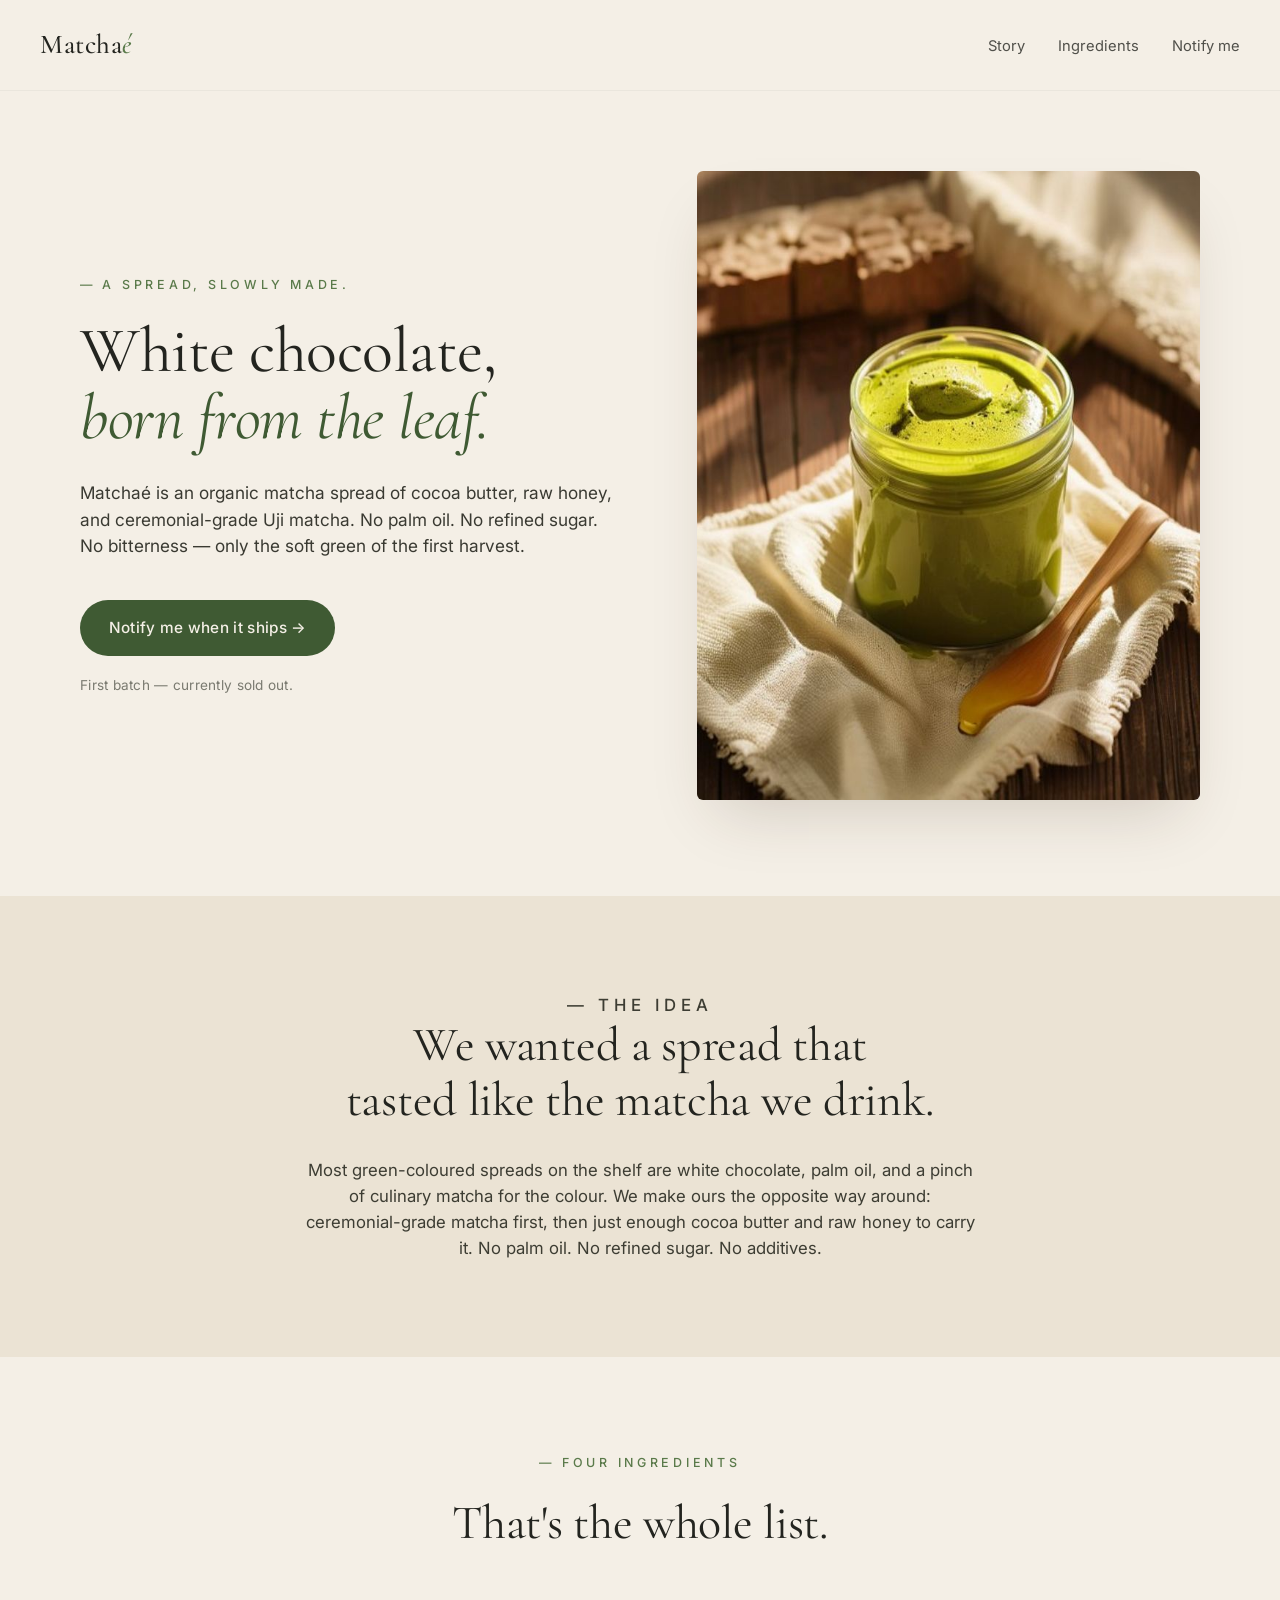
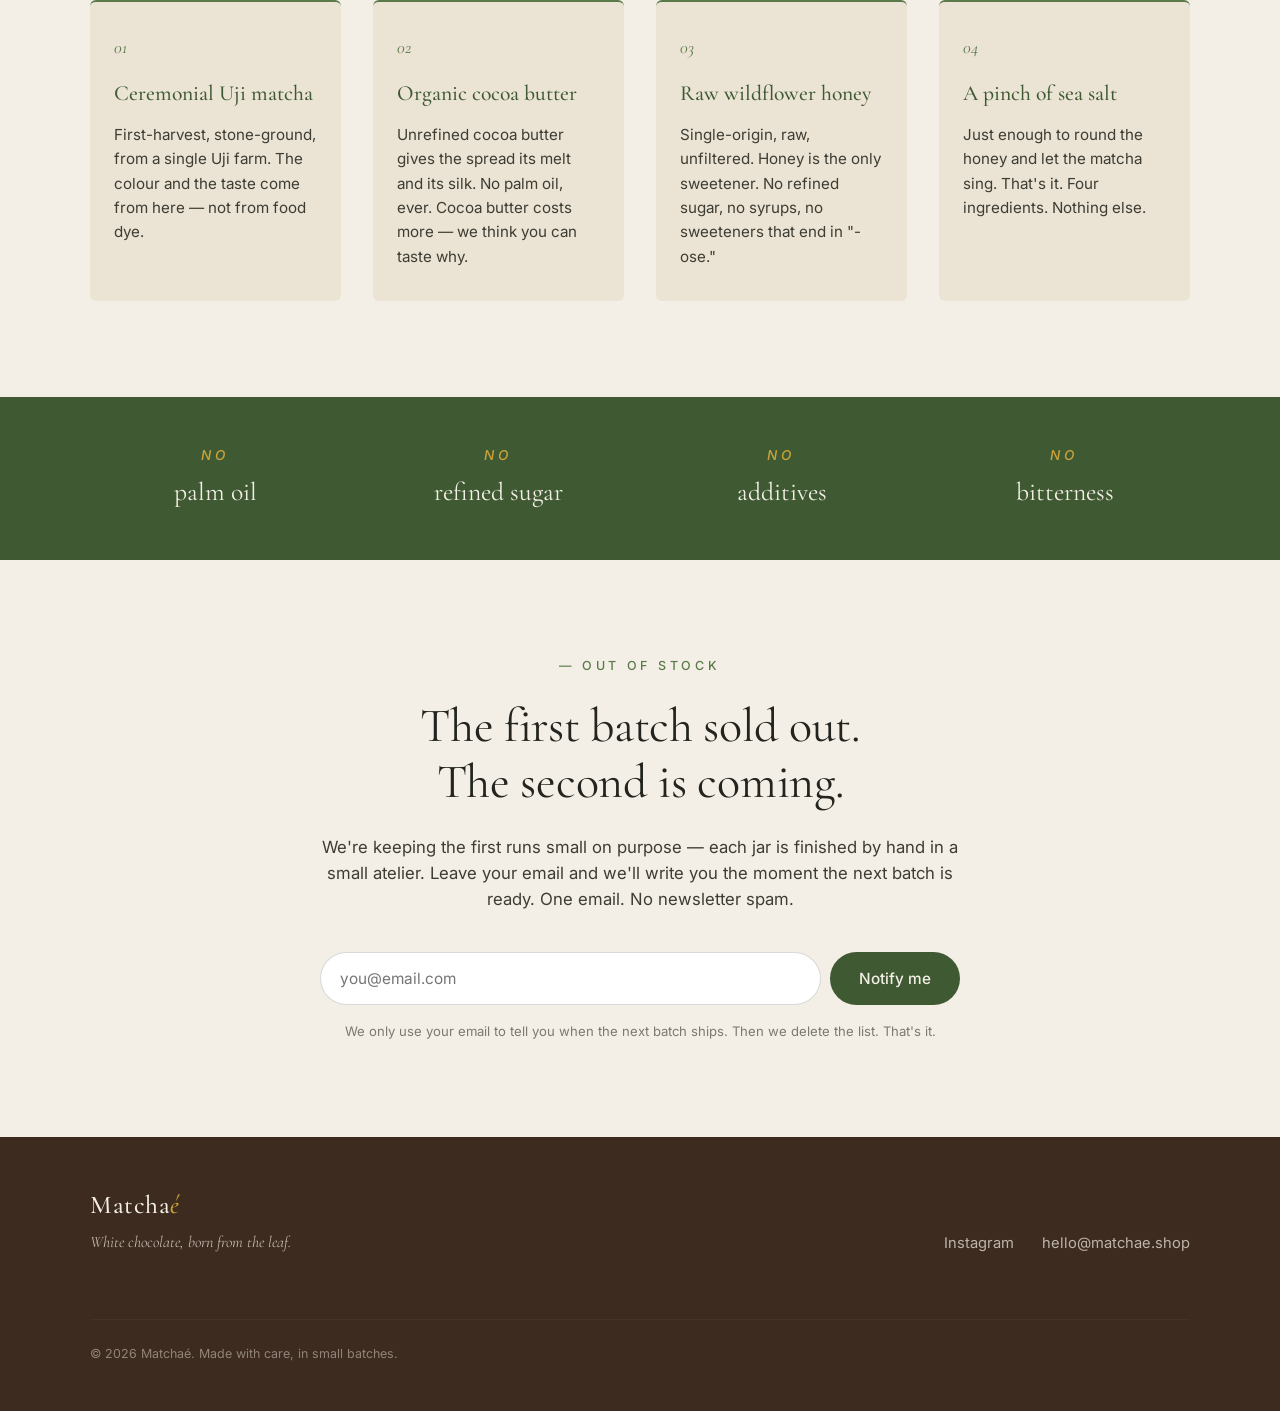
==== index.html @ 5fdb91d6 "Initial Matchaé landing page — out-of-stock + email capture, strategy doc, image generation script" ====
<!doctype html>
<html lang="en">
<head>
<meta charset="utf-8">
<meta name="viewport" content="width=device-width,initial-scale=1">
<title>Matchaé — white chocolate, born from the leaf</title>
<meta name="description" content="Matchaé is an organic matcha spread made with cocoa butter, raw honey, and ceremonial-grade Uji matcha. No palm oil. No refined sugar. No bitterness.">
<meta property="og:title" content="Matchaé — white chocolate, born from the leaf">
<meta property="og:description" content="An organic matcha spread that tastes like white chocolate. Cocoa butter, raw honey, ceremonial Uji matcha. No palm oil, no refined sugar, no bitterness.">
<meta property="og:type" content="website">
<meta property="og:image" content="img/hero-jar.jpg">
<meta name="twitter:card" content="summary_large_image">
<link rel="preconnect" href="https://fonts.googleapis.com">
<link rel="preconnect" href="https://fonts.gstatic.com" crossorigin>
<link rel="stylesheet" href="https://fonts.googleapis.com/css2?family=Cormorant+Garamond:wght@300;400;500&family=Inter:wght@300;400;500;600&display=swap">
<link rel="stylesheet" href="style.css">
<link rel="icon" type="image/svg+xml" href="favicon.svg">
</head>
<body>

<header class="nav">
  <a class="brand" href="/">Matcha<span class="accent">é</span></a>
  <nav>
    <a href="#story">Story</a>
    <a href="#ingredients">Ingredients</a>
    <a href="#notify">Notify me</a>
  </nav>
</header>

<section class="hero">
  <div class="hero-text">
    <p class="eyebrow">— A spread, slowly made.</p>
    <h1>White chocolate,<br><em>born from the leaf.</em></h1>
    <p class="lede">Matchaé is an organic matcha spread of cocoa butter, raw honey, and ceremonial-grade Uji matcha. No palm oil. No refined sugar. No bitterness — only the soft green of the first harvest.</p>
    <a class="cta" href="#notify">Notify me when it ships →</a>
    <p class="stockline">First batch — currently sold out.</p>
  </div>
  <div class="hero-image">
    <img src="img/hero-jar.jpg" alt="An open jar of Matchaé matcha spread, soft green, on a cream cloth.">
  </div>
</section>

<section id="story" class="story">
  <div class="story-inner">
    <p class="eyebrow centered">— The idea</p>
    <h2>We wanted a spread that<br>tasted like the matcha we drink.</h2>
    <p>Most green-coloured spreads on the shelf are white chocolate, palm oil, and a pinch of culinary matcha for the colour. We make ours the opposite way around: ceremonial-grade matcha first, then just enough cocoa butter and raw honey to carry it. No palm oil. No refined sugar. No additives.</p>
  </div>
</section>

<section id="ingredients" class="ingredients">
  <div class="ingredients-inner">
    <p class="eyebrow centered">— Four ingredients</p>
    <h2>That's the whole list.</h2>
    <div class="ing-grid">
      <div class="ing">
        <div class="ing-num">01</div>
        <h3>Ceremonial Uji matcha</h3>
        <p>First-harvest, stone-ground, from a single Uji farm. The colour and the taste come from here — not from food dye.</p>
      </div>
      <div class="ing">
        <div class="ing-num">02</div>
        <h3>Organic cocoa butter</h3>
        <p>Unrefined cocoa butter gives the spread its melt and its silk. No palm oil, ever. Cocoa butter costs more — we think you can taste why.</p>
      </div>
      <div class="ing">
        <div class="ing-num">03</div>
        <h3>Raw wildflower honey</h3>
        <p>Single-origin, raw, unfiltered. Honey is the only sweetener. No refined sugar, no syrups, no sweeteners that end in "-ose."</p>
      </div>
      <div class="ing">
        <div class="ing-num">04</div>
        <h3>A pinch of sea salt</h3>
        <p>Just enough to round the honey and let the matcha sing. That's it. Four ingredients. Nothing else.</p>
      </div>
    </div>
  </div>
</section>

<section class="callouts">
  <div class="callouts-inner">
    <div class="callout"><span>No</span> palm oil</div>
    <div class="callout"><span>No</span> refined sugar</div>
    <div class="callout"><span>No</span> additives</div>
    <div class="callout"><span>No</span> bitterness</div>
  </div>
</section>

<section id="notify" class="notify">
  <div class="notify-inner">
    <p class="eyebrow centered">— Out of stock</p>
    <h2>The first batch sold out.<br>The second is coming.</h2>
    <p class="notify-lede">We're keeping the first runs small on purpose — each jar is finished by hand in a small atelier. Leave your email and we'll write you the moment the next batch is ready. One email. No newsletter spam.</p>

    <form id="notify-form" action="https://formsubmit.co/jeremy@redstone.ee" method="POST" class="notify-form">
      <input type="hidden" name="_subject" value="Matchaé — new stock notification signup">
      <input type="hidden" name="_template" value="table">
      <input type="hidden" name="_captcha" value="false">
      <input type="hidden" name="_next" value="https://jeremycochoy.github.io/matchae/thanks.html">
      <input type="hidden" name="source" value="landing">
      <label for="email" class="sr-only">Email address</label>
      <input id="email" name="email" type="email" required placeholder="you@email.com" autocomplete="email">
      <button type="submit">Notify me</button>
    </form>
    <p class="finepriv">We only use your email to tell you when the next batch ships. Then we delete the list. That's it.</p>
  </div>
</section>

<footer>
  <div class="footer-inner">
    <div>
      <p class="brand">Matcha<span class="accent">é</span></p>
      <p class="tag">White chocolate, born from the leaf.</p>
    </div>
    <div class="links">
      <a href="https://instagram.com/matchae.spread" rel="noopener" target="_blank">Instagram</a>
      <a href="mailto:hello@matchae.shop">hello@matchae.shop</a>
    </div>
    <p class="copy">© 2026 Matchaé. Made with care, in small batches.</p>
  </div>
</footer>

<script>
  document.getElementById('notify-form').addEventListener('submit', function(e){
    var btn = this.querySelector('button');
    btn.textContent = 'Sending…';
    btn.disabled = true;
  });
</script>
</body>
</html>
---- style.css ----
:root{
  --green:#5A7A4A;
  --green-deep:#3F5A33;
  --cream:#F4EFE6;
  --cream-deep:#EBE3D4;
  --cocoa:#3D2B1F;
  --honey:#C9A23B;
  --ink:#23241F;
  --serif:'Cormorant Garamond', Georgia, serif;
  --sans:'Inter', -apple-system, BlinkMacSystemFont, 'Helvetica Neue', sans-serif;
}
*{box-sizing:border-box;margin:0;padding:0}
html,body{background:var(--cream);color:var(--ink);font-family:var(--sans);font-weight:400;line-height:1.55;-webkit-font-smoothing:antialiased;}
img{max-width:100%;display:block}
a{color:var(--ink);text-decoration:none}
.sr-only{position:absolute;width:1px;height:1px;padding:0;margin:-1px;overflow:hidden;clip:rect(0,0,0,0);white-space:nowrap;border:0}

/* NAV */
.nav{display:flex;justify-content:space-between;align-items:center;padding:1.5rem 2.5rem;position:sticky;top:0;background:var(--cream);z-index:10;border-bottom:1px solid rgba(0,0,0,.04)}
.brand{font-family:var(--serif);font-weight:500;font-size:1.7rem;letter-spacing:.5px}
.brand .accent{color:var(--green);font-style:italic}
.nav nav a{margin-left:1.8rem;font-size:.92rem;font-weight:400;color:var(--ink);opacity:.78}
.nav nav a:hover{opacity:1;color:var(--green-deep)}

/* HERO */
.hero{display:grid;grid-template-columns:1.1fr 1fr;gap:4rem;padding:5rem 2.5rem 6rem;max-width:1200px;margin:0 auto;align-items:center}
.eyebrow{text-transform:uppercase;font-size:.78rem;letter-spacing:.3em;color:var(--green);font-weight:500;margin-bottom:1.5rem}
.eyebrow.centered{text-align:center}
.hero h1{font-family:var(--serif);font-weight:400;font-size:clamp(2.4rem,5vw,4.2rem);line-height:1.04;letter-spacing:-.5px;margin-bottom:1.8rem}
.hero h1 em{font-style:italic;color:var(--green-deep)}
.lede{font-size:1.08rem;max-width:34rem;margin-bottom:2.5rem;color:#3a3a32}
.cta{display:inline-block;background:var(--green-deep);color:var(--cream);padding:1rem 1.8rem;border-radius:999px;font-weight:500;font-size:.96rem;letter-spacing:.02em;transition:background .2s}
.cta:hover{background:var(--green)}
.stockline{margin-top:1.2rem;font-size:.85rem;color:#7a7a70;letter-spacing:.02em}
.hero-image img{border-radius:6px;box-shadow:0 30px 60px -20px rgba(60,40,20,.18);aspect-ratio:4/5;object-fit:cover;background:var(--cream-deep)}

/* STORY */
.story{background:var(--cream-deep);padding:6rem 2.5rem}
.story-inner{max-width:780px;margin:0 auto;text-align:center}
.story h2, .ingredients h2, .notify h2{font-family:var(--serif);font-weight:400;font-size:clamp(1.9rem,4vw,3rem);line-height:1.15;margin-bottom:1.8rem;letter-spacing:-.3px}
.story p, .notify-lede{font-size:1.05rem;color:#3d3d33;max-width:42rem;margin:0 auto}

/* INGREDIENTS */
.ingredients{padding:6rem 2.5rem;}
.ingredients-inner{max-width:1100px;margin:0 auto;text-align:center}
.ing-grid{display:grid;grid-template-columns:repeat(4,1fr);gap:2rem;margin-top:3rem;text-align:left}
.ing{padding:2rem 1.5rem;background:var(--cream-deep);border-radius:6px;border-top:2px solid var(--green)}
.ing-num{font-family:var(--serif);font-style:italic;font-size:1.1rem;color:var(--green);margin-bottom:1rem}
.ing h3{font-family:var(--serif);font-size:1.35rem;font-weight:500;margin-bottom:.8rem;color:var(--green-deep)}
.ing p{font-size:.95rem;color:#3d3d33;line-height:1.6}

/* CALLOUTS */
.callouts{background:var(--green-deep);color:var(--cream);padding:3rem 2.5rem}
.callouts-inner{max-width:1100px;margin:0 auto;display:grid;grid-template-columns:repeat(4,1fr);gap:2rem;text-align:center}
.callout{font-family:var(--serif);font-size:1.6rem;font-weight:400}
.callout span{color:var(--honey);font-style:italic;display:block;font-size:.85rem;letter-spacing:.3em;text-transform:uppercase;margin-bottom:.4rem;font-family:var(--sans);font-weight:500}

/* NOTIFY */
.notify{padding:6rem 2.5rem;background:var(--cream)}
.notify-inner{max-width:640px;margin:0 auto;text-align:center}
.notify h2{margin-bottom:1.5rem}
.notify-lede{margin-bottom:2.5rem}
.notify-form{display:flex;gap:.6rem;justify-content:center;flex-wrap:wrap;margin-bottom:1rem}
.notify-form input[type=email]{flex:1;min-width:260px;padding:1rem 1.2rem;border:1px solid rgba(0,0,0,.15);border-radius:999px;font-family:var(--sans);font-size:.96rem;background:#fff}
.notify-form input[type=email]:focus{outline:none;border-color:var(--green)}
.notify-form button{background:var(--green-deep);color:var(--cream);padding:1rem 1.8rem;border-radius:999px;border:none;font-family:var(--sans);font-weight:500;font-size:.96rem;cursor:pointer;transition:background .2s}
.notify-form button:hover{background:var(--green)}
.notify-form button:disabled{opacity:.6}
.finepriv{font-size:.82rem;color:#7a7a70;margin-top:1rem}

/* FOOTER */
footer{background:var(--cocoa);color:var(--cream);padding:3rem 2.5rem;margin-top:0}
.footer-inner{max-width:1100px;margin:0 auto;display:grid;grid-template-columns:1fr auto;gap:2rem;align-items:end}
footer .brand{color:var(--cream);font-size:1.6rem}
footer .brand .accent{color:var(--honey)}
footer .tag{font-family:var(--serif);font-style:italic;opacity:.7;margin-top:.3rem}
.links a{color:var(--cream);opacity:.7;margin-left:1.5rem;font-size:.92rem}
.links a:hover{opacity:1;color:var(--honey)}
.copy{grid-column:1/-1;font-size:.78rem;opacity:.45;margin-top:2rem;border-top:1px solid rgba(255,255,255,.08);padding-top:1.5rem}

/* RESPONSIVE */
@media (max-width:840px){
  .nav{padding:1rem 1.5rem}
  .nav nav a{margin-left:1rem;font-size:.85rem}
  .hero{grid-template-columns:1fr;gap:2.5rem;padding:3rem 1.5rem 4rem}
  .hero-image{order:-1}
  .hero-image img{aspect-ratio:5/4;max-width:480px;margin:0 auto}
  .story, .ingredients, .notify{padding:4rem 1.5rem}
  .ing-grid, .callouts-inner{grid-template-columns:repeat(2,1fr);gap:1.2rem}
  .footer-inner{grid-template-columns:1fr;text-align:center}
  .links a{margin:0 .8rem}
}
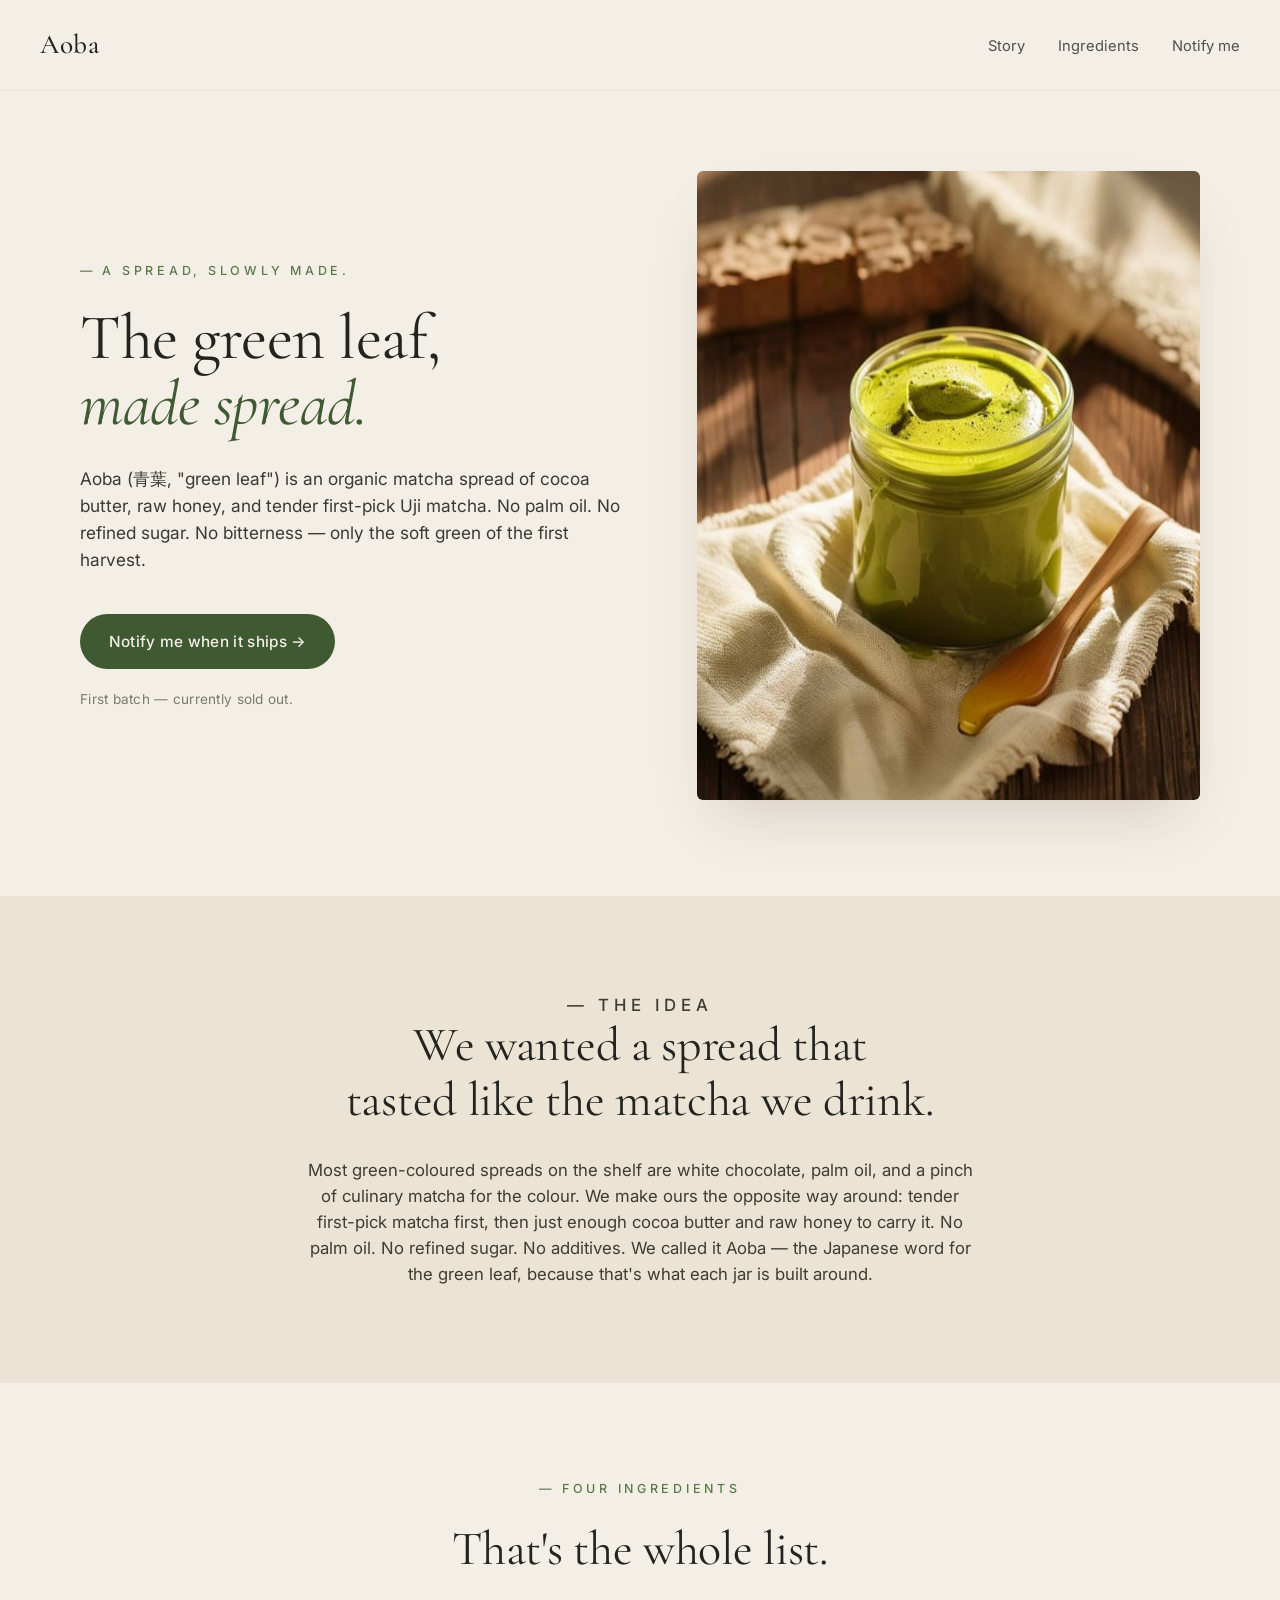
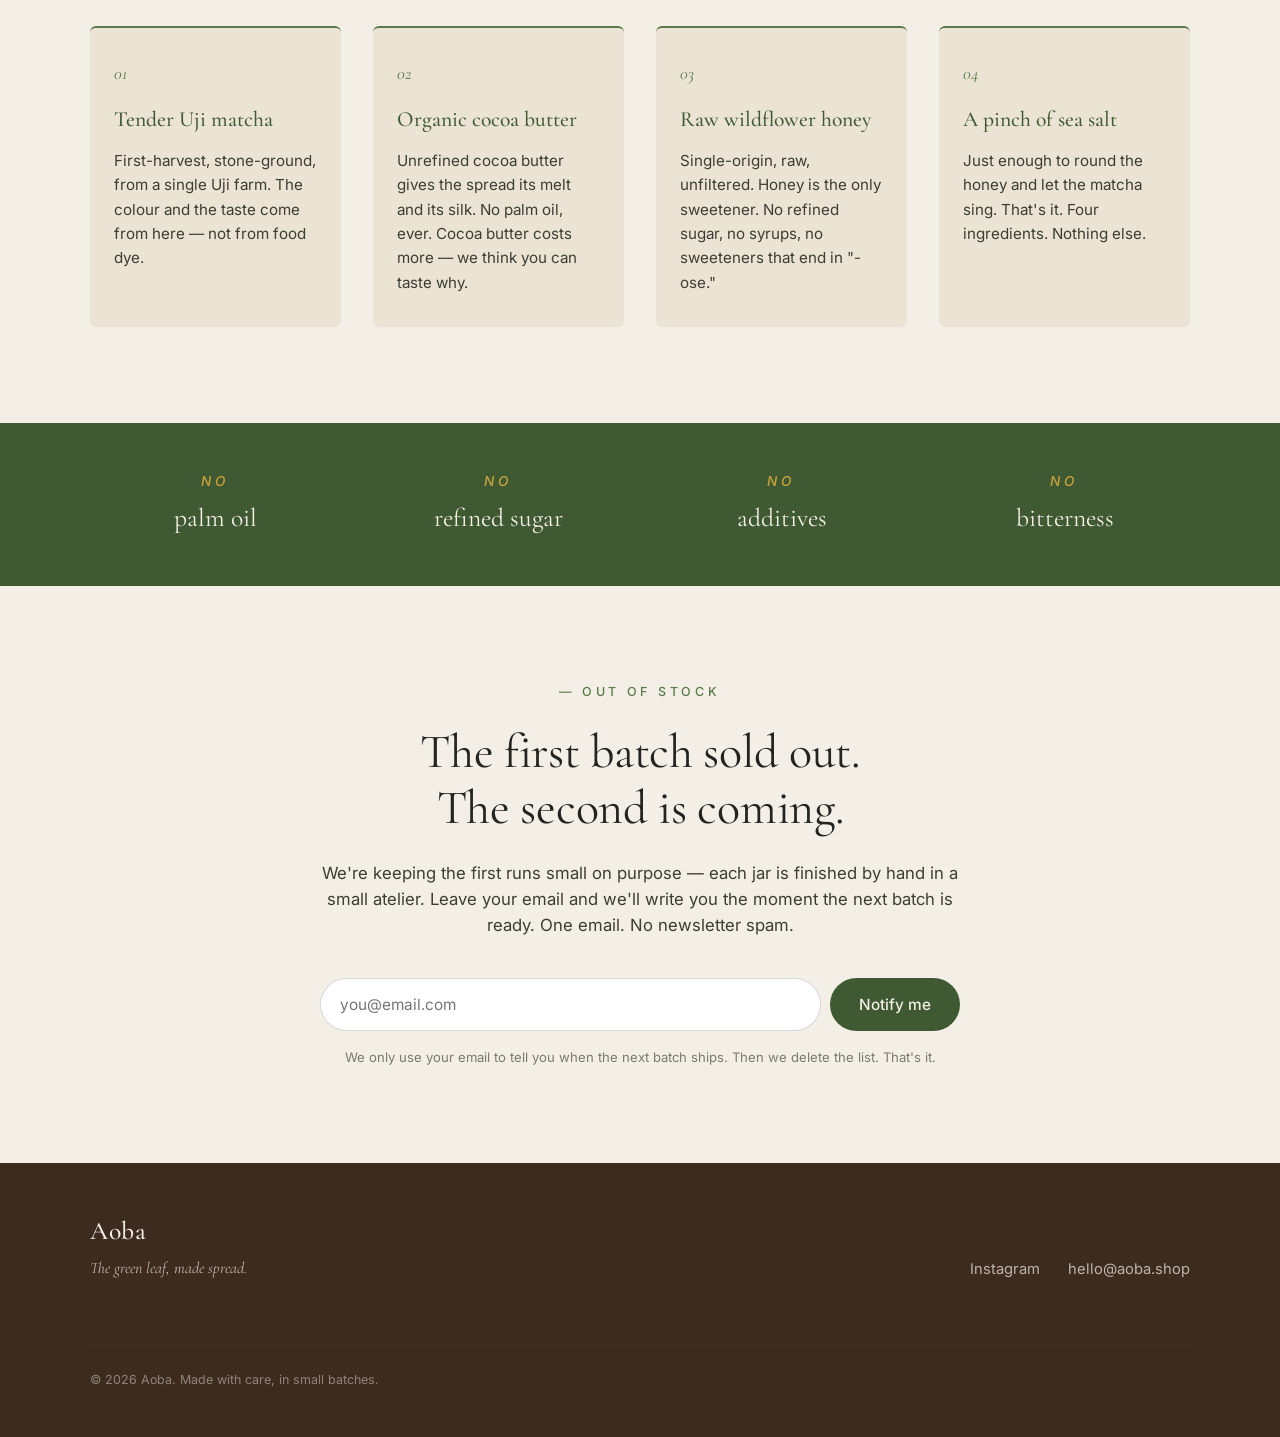
==== commit 305d7b99: "Honest claims: drop 'ceremonial-grade' (false claim) → 'tender first-pick Uji matcha'; route Formsub" ====
--- a/index.html
+++ b/index.html
@@ -3,10 +3,10 @@
 <head>
 <meta charset="utf-8">
 <meta name="viewport" content="width=device-width,initial-scale=1">
-<title>Matchaé — white chocolate, born from the leaf</title>
-<meta name="description" content="Matchaé is an organic matcha spread made with cocoa butter, raw honey, and ceremonial-grade Uji matcha. No palm oil. No refined sugar. No bitterness.">
-<meta property="og:title" content="Matchaé — white chocolate, born from the leaf">
-<meta property="og:description" content="An organic matcha spread that tastes like white chocolate. Cocoa butter, raw honey, ceremonial Uji matcha. No palm oil, no refined sugar, no bitterness.">
+<title>Aoba — the green leaf, made spread</title>
+<meta name="description" content="Aoba is an organic matcha spread made with cocoa butter, raw honey, and tender first-pick Uji matcha. No palm oil. No refined sugar. No bitterness.">
+<meta property="og:title" content="Aoba — the green leaf, made spread">
+<meta property="og:description" content="An organic matcha spread that tastes like white chocolate. Cocoa butter, raw honey, tender Uji matcha. No palm oil, no refined sugar, no bitterness.">
 <meta property="og:type" content="website">
 <meta property="og:image" content="img/hero-jar.jpg">
 <meta name="twitter:card" content="summary_large_image">
@@ -19,7 +19,7 @@
 <body>
 
 <header class="nav">
-  <a class="brand" href="/">Matcha<span class="accent">é</span></a>
+  <a class="brand" href="/">Aoba</a>
   <nav>
     <a href="#story">Story</a>
     <a href="#ingredients">Ingredients</a>
@@ -30,13 +30,13 @@
 <section class="hero">
   <div class="hero-text">
     <p class="eyebrow">— A spread, slowly made.</p>
-    <h1>White chocolate,<br><em>born from the leaf.</em></h1>
-    <p class="lede">Matchaé is an organic matcha spread of cocoa butter, raw honey, and ceremonial-grade Uji matcha. No palm oil. No refined sugar. No bitterness — only the soft green of the first harvest.</p>
+    <h1>The green leaf,<br><em>made spread.</em></h1>
+    <p class="lede">Aoba (青葉, "green leaf") is an organic matcha spread of cocoa butter, raw honey, and tender first-pick Uji matcha. No palm oil. No refined sugar. No bitterness — only the soft green of the first harvest.</p>
     <a class="cta" href="#notify">Notify me when it ships →</a>
     <p class="stockline">First batch — currently sold out.</p>
   </div>
   <div class="hero-image">
-    <img src="img/hero-jar.jpg" alt="An open jar of Matchaé matcha spread, soft green, on a cream cloth.">
+    <img src="img/hero-jar.jpg" alt="An open jar of Aoba matcha spread, soft green, on a cream cloth.">
   </div>
 </section>
 
@@ -44,7 +44,7 @@
   <div class="story-inner">
     <p class="eyebrow centered">— The idea</p>
     <h2>We wanted a spread that<br>tasted like the matcha we drink.</h2>
-    <p>Most green-coloured spreads on the shelf are white chocolate, palm oil, and a pinch of culinary matcha for the colour. We make ours the opposite way around: ceremonial-grade matcha first, then just enough cocoa butter and raw honey to carry it. No palm oil. No refined sugar. No additives.</p>
+    <p>Most green-coloured spreads on the shelf are white chocolate, palm oil, and a pinch of culinary matcha for the colour. We make ours the opposite way around: tender first-pick matcha first, then just enough cocoa butter and raw honey to carry it. No palm oil. No refined sugar. No additives. We called it Aoba — the Japanese word for the green leaf, because that's what each jar is built around.</p>
   </div>
 </section>
 
@@ -55,7 +55,7 @@
     <div class="ing-grid">
       <div class="ing">
         <div class="ing-num">01</div>
-        <h3>Ceremonial Uji matcha</h3>
+        <h3>Tender Uji matcha</h3>
         <p>First-harvest, stone-ground, from a single Uji farm. The colour and the taste come from here — not from food dye.</p>
       </div>
       <div class="ing">
@@ -92,11 +92,11 @@
     <h2>The first batch sold out.<br>The second is coming.</h2>
     <p class="notify-lede">We're keeping the first runs small on purpose — each jar is finished by hand in a small atelier. Leave your email and we'll write you the moment the next batch is ready. One email. No newsletter spam.</p>
 
-    <form id="notify-form" action="https://formsubmit.co/jeremy@redstone.ee" method="POST" class="notify-form">
-      <input type="hidden" name="_subject" value="Matchaé — new stock notification signup">
+    <form id="notify-form" action="https://formsubmit.co/jeremycochoy+aoba@gmail.com" method="POST" class="notify-form">
+      <input type="hidden" name="_subject" value="Aoba — new stock notification signup">
       <input type="hidden" name="_template" value="table">
       <input type="hidden" name="_captcha" value="false">
-      <input type="hidden" name="_next" value="https://jeremycochoy.github.io/matchae/thanks.html">
+      <input type="hidden" name="_next" value="https://www.cochoy.fr/aoba/thanks.html">
       <input type="hidden" name="source" value="landing">
       <label for="email" class="sr-only">Email address</label>
       <input id="email" name="email" type="email" required placeholder="you@email.com" autocomplete="email">
@@ -109,14 +109,14 @@
 <footer>
   <div class="footer-inner">
     <div>
-      <p class="brand">Matcha<span class="accent">é</span></p>
-      <p class="tag">White chocolate, born from the leaf.</p>
+      <p class="brand">Aoba</p>
+      <p class="tag">The green leaf, made spread.</p>
     </div>
     <div class="links">
-      <a href="https://instagram.com/matchae.spread" rel="noopener" target="_blank">Instagram</a>
-      <a href="mailto:hello@matchae.shop">hello@matchae.shop</a>
+      <a href="https://instagram.com/aoba.spread" rel="noopener" target="_blank">Instagram</a>
+      <a href="mailto:hello@aoba.shop">hello@aoba.shop</a>
     </div>
-    <p class="copy">© 2026 Matchaé. Made with care, in small batches.</p>
+    <p class="copy">© 2026 Aoba. Made with care, in small batches.</p>
   </div>
 </footer>
 
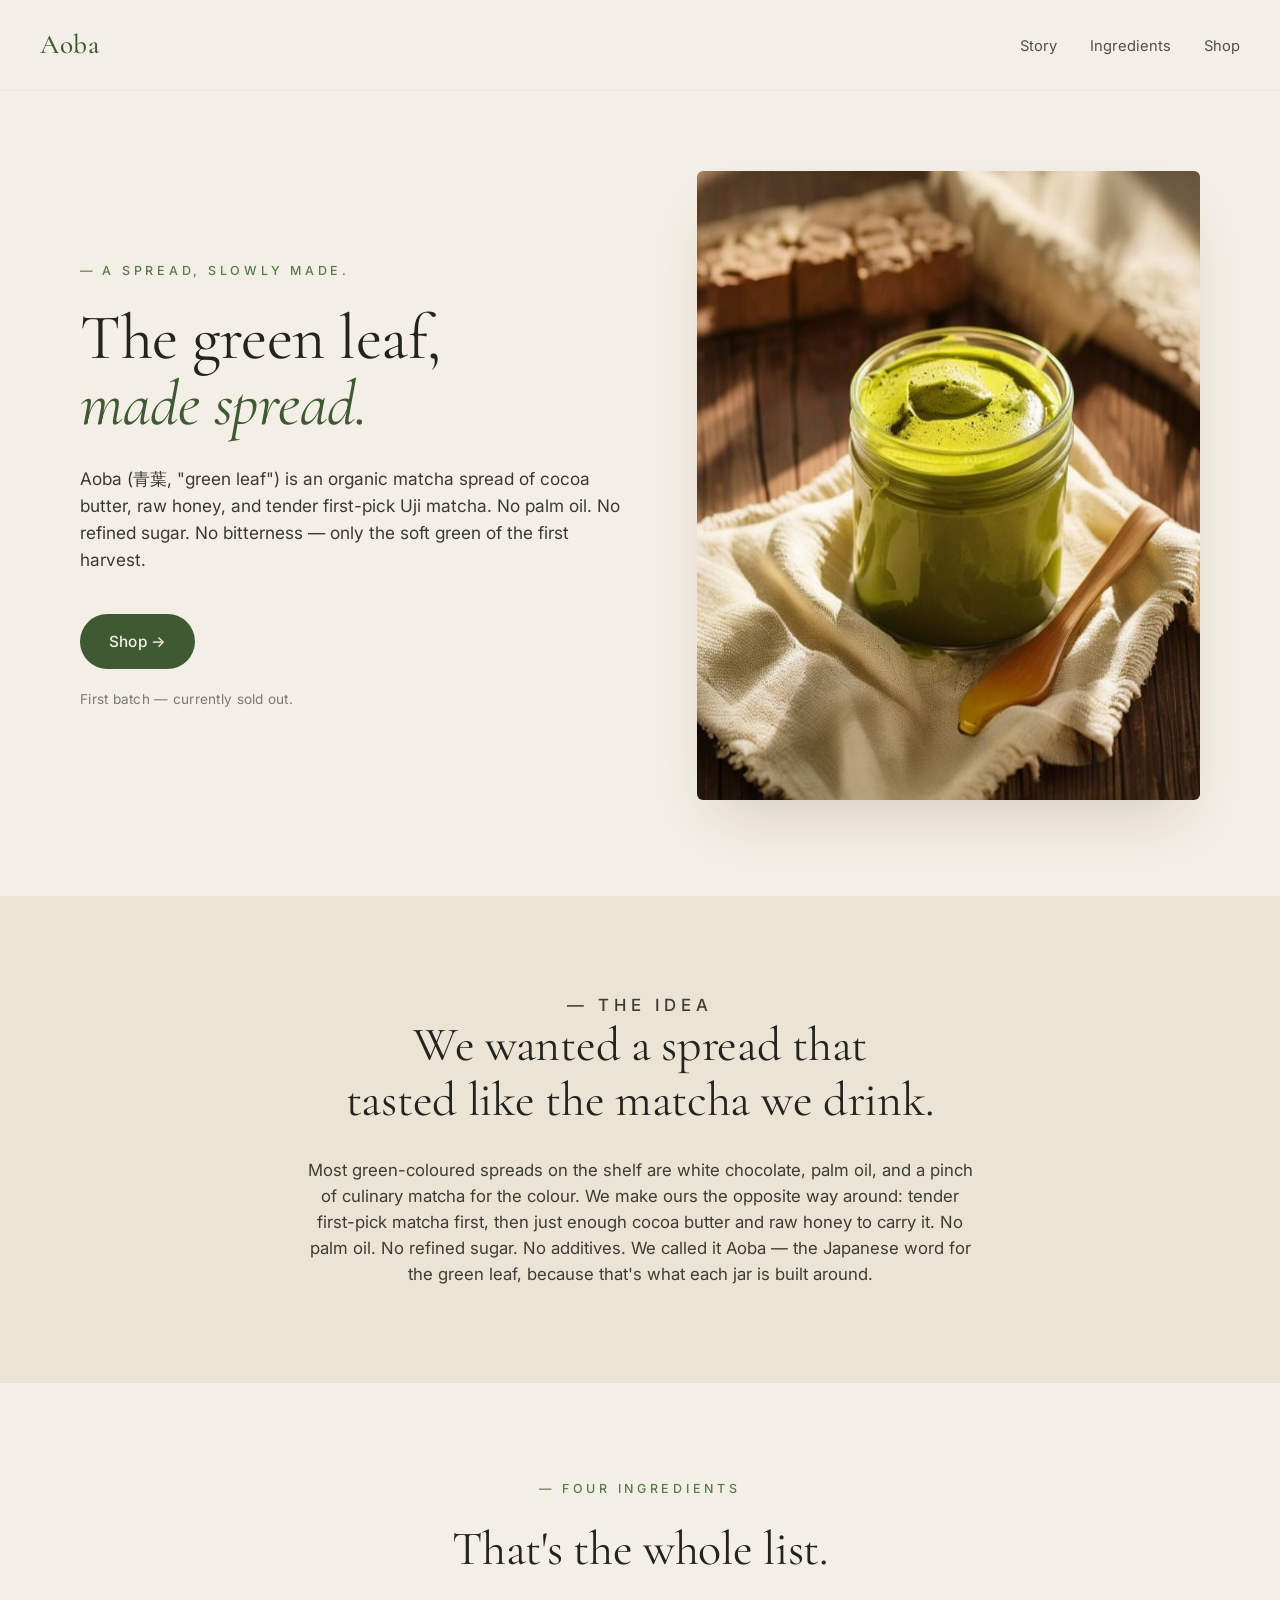
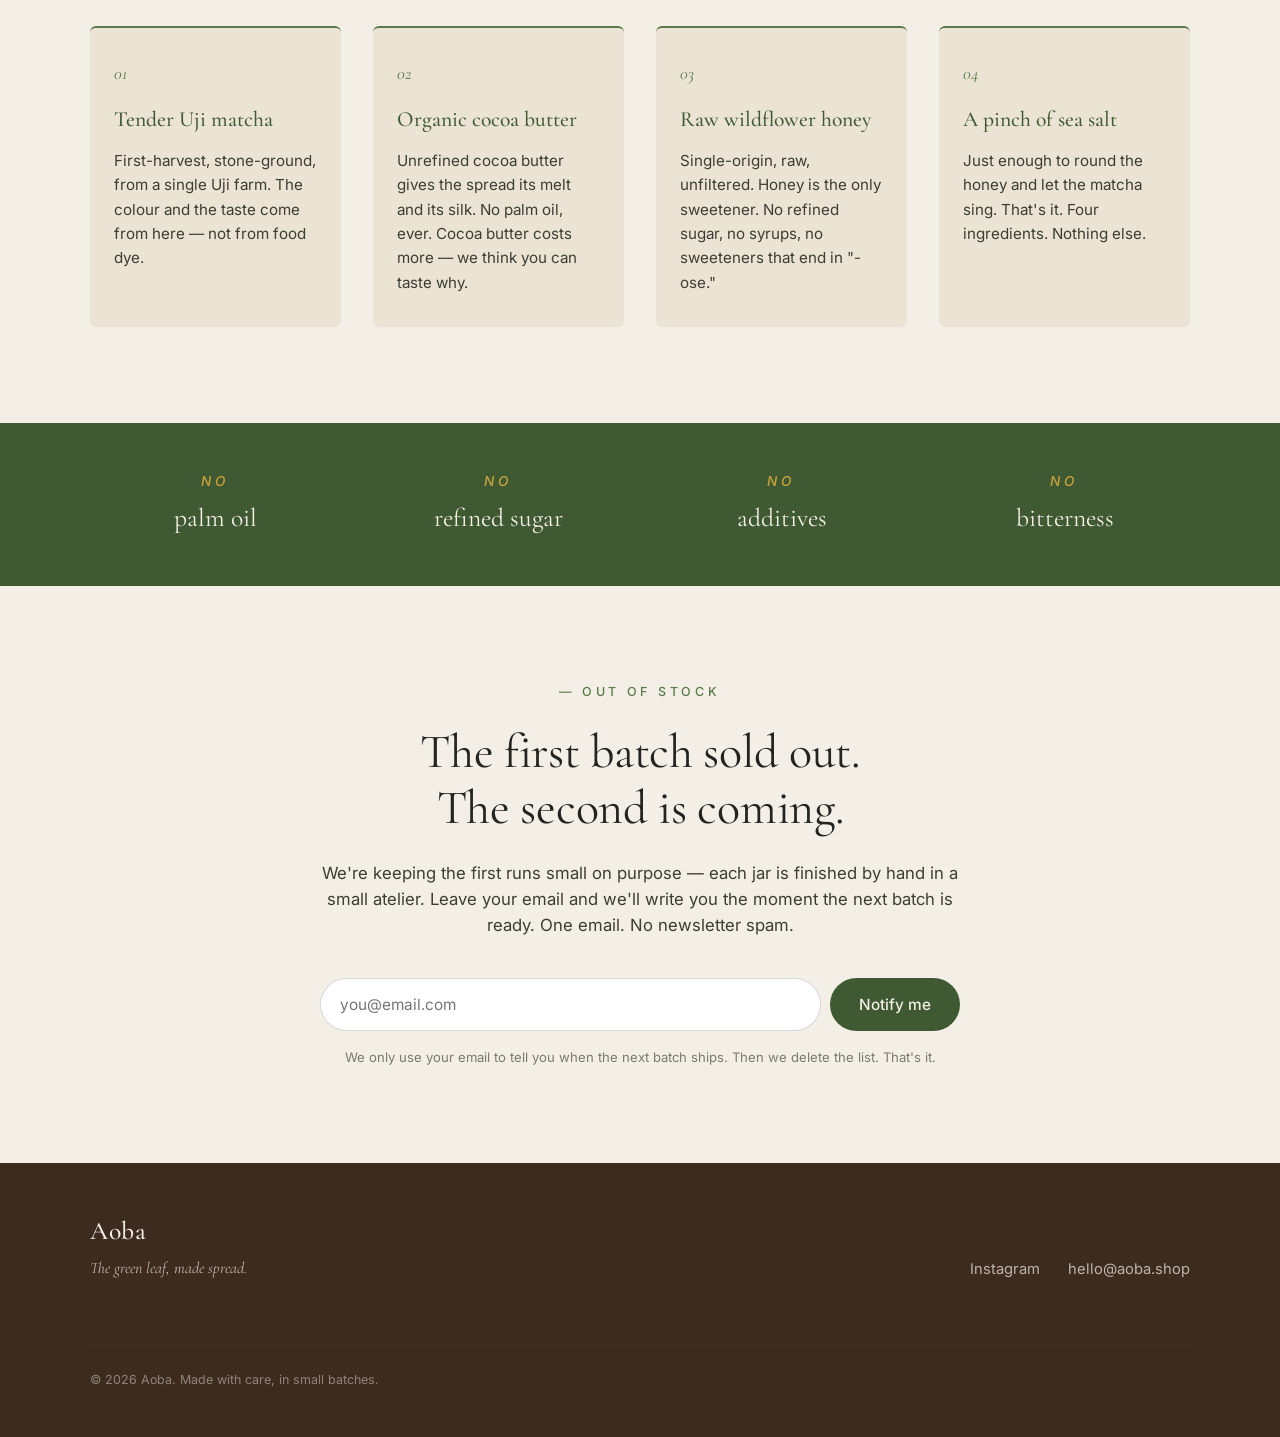
==== commit 6320a08e: "Shop page with size/qty/buy flow → out-of-stock modal triggers email capture (better than passive 'N" ====
--- a/index.html
+++ b/index.html
@@ -23,7 +23,7 @@
   <nav>
     <a href="#story">Story</a>
     <a href="#ingredients">Ingredients</a>
-    <a href="#notify">Notify me</a>
+    <a href="shop.html">Shop</a>
   </nav>
 </header>
 
@@ -32,7 +32,7 @@
     <p class="eyebrow">— A spread, slowly made.</p>
     <h1>The green leaf,<br><em>made spread.</em></h1>
     <p class="lede">Aoba (青葉, "green leaf") is an organic matcha spread of cocoa butter, raw honey, and tender first-pick Uji matcha. No palm oil. No refined sugar. No bitterness — only the soft green of the first harvest.</p>
-    <a class="cta" href="#notify">Notify me when it ships →</a>
+    <a class="cta" href="shop.html">Shop →</a>
     <p class="stockline">First batch — currently sold out.</p>
   </div>
   <div class="hero-image">
@@ -92,7 +92,7 @@
     <h2>The first batch sold out.<br>The second is coming.</h2>
     <p class="notify-lede">We're keeping the first runs small on purpose — each jar is finished by hand in a small atelier. Leave your email and we'll write you the moment the next batch is ready. One email. No newsletter spam.</p>
 
-    <form id="notify-form" action="https://formsubmit.co/jeremycochoy+aoba@gmail.com" method="POST" class="notify-form">
+    <form id="notify-form" action="https://formsubmit.co/07ecd00f53dd1c98a5a12493fbe01c0a" method="POST" class="notify-form">
       <input type="hidden" name="_subject" value="Aoba — new stock notification signup">
       <input type="hidden" name="_template" value="table">
       <input type="hidden" name="_captcha" value="false">
--- a/style.css
+++ b/style.css
@@ -18,6 +18,7 @@
 /* NAV */
 .nav{display:flex;justify-content:space-between;align-items:center;padding:1.5rem 2.5rem;position:sticky;top:0;background:var(--cream);z-index:10;border-bottom:1px solid rgba(0,0,0,.04)}
 .brand{font-family:var(--serif);font-weight:500;font-size:1.7rem;letter-spacing:.5px}
+.brand{color:var(--green-deep)}
 .brand .accent{color:var(--green);font-style:italic}
 .nav nav a{margin-left:1.8rem;font-size:.92rem;font-weight:400;color:var(--ink);opacity:.78}
 .nav nav a:hover{opacity:1;color:var(--green-deep)}
@@ -90,3 +91,73 @@
   .footer-inner{grid-template-columns:1fr;text-align:center}
   .links a{margin:0 .8rem}
 }
+
+/* ===== SHOP ===== */
+.shop{display:grid;grid-template-columns:1.05fr 1fr;gap:5rem;padding:4rem 2.5rem 6rem;max-width:1280px;margin:0 auto;align-items:start}
+.shop-gallery{position:sticky;top:6rem}
+.shop-main{width:100%;border-radius:6px;background:var(--cream-deep);aspect-ratio:4/5;object-fit:cover;box-shadow:0 30px 60px -20px rgba(60,40,20,.18)}
+.shop-thumbs{display:grid;grid-template-columns:repeat(4,1fr);gap:.8rem;margin-top:1rem}
+.shop-thumbs button{padding:0;border:1px solid transparent;background:transparent;border-radius:4px;cursor:pointer;overflow:hidden}
+.shop-thumbs button.active{border-color:var(--green-deep)}
+.shop-thumbs img{width:100%;aspect-ratio:1/1;object-fit:cover;display:block;border-radius:4px}
+.shop-detail h1{font-family:var(--serif);font-weight:400;font-size:clamp(2rem,4vw,3.2rem);line-height:1.05;letter-spacing:-.4px;margin-bottom:1.5rem}
+.shop-detail h1 em{font-style:italic;color:var(--green-deep)}
+.shop-blurb{font-size:1.02rem;color:#3a3a32;margin-bottom:2.4rem;max-width:34rem}
+
+.shop-row{margin-bottom:1.8rem}
+.shop-label{display:block;font-size:.78rem;letter-spacing:.25em;text-transform:uppercase;color:#7a7a70;font-weight:500;margin-bottom:.7rem}
+
+.size-options{display:grid;grid-template-columns:repeat(3,1fr);gap:.7rem}
+.size-btn{appearance:none;border:1px solid rgba(0,0,0,.12);background:#fff;border-radius:6px;padding:.95rem .8rem;cursor:pointer;font-family:var(--sans);text-align:left;line-height:1.25;transition:all .15s}
+.size-btn:hover{border-color:var(--green)}
+.size-btn.active{border-color:var(--green-deep);background:var(--cream-deep);box-shadow:inset 0 0 0 1px var(--green-deep)}
+.size-name{display:block;font-weight:500;font-size:.95rem;color:var(--ink)}
+.size-price{display:block;font-size:.88rem;color:#5d5d52;margin-top:.2rem}
+.size-price em{color:var(--honey);font-style:normal;font-weight:500;font-size:.78rem;margin-left:.4rem;letter-spacing:.04em}
+
+.qty-controls{display:inline-flex;align-items:center;border:1px solid rgba(0,0,0,.12);border-radius:6px;overflow:hidden;background:#fff}
+.qty-btn{appearance:none;border:0;background:transparent;width:46px;height:46px;font-size:1.2rem;cursor:pointer;color:var(--ink);font-family:var(--sans)}
+.qty-btn:hover{background:var(--cream-deep);color:var(--green-deep)}
+.qty-controls input{border:0;width:64px;height:46px;text-align:center;font-family:var(--sans);font-size:1rem;background:transparent;color:var(--ink)}
+.qty-controls input::-webkit-inner-spin-button,.qty-controls input::-webkit-outer-spin-button{-webkit-appearance:none;margin:0}
+
+.total-row{display:flex;justify-content:space-between;align-items:baseline;padding:1rem 0;border-top:1px solid rgba(0,0,0,.08);border-bottom:1px solid rgba(0,0,0,.08);margin:1rem 0}
+.total-label{font-size:.85rem;letter-spacing:.18em;text-transform:uppercase;color:#7a7a70;font-weight:500}
+.total-price{font-family:var(--serif);font-size:1.7rem;color:var(--green-deep);font-weight:500}
+
+.shop-cta{display:block;width:100%;background:var(--green-deep);color:var(--cream);padding:1.1rem 1.8rem;border-radius:999px;border:none;font-family:var(--sans);font-weight:500;font-size:1rem;letter-spacing:.02em;cursor:pointer;transition:background .2s;margin-bottom:1.5rem}
+.shop-cta:hover{background:var(--green)}
+
+.shop-meta{list-style:none;padding:0;margin:0;font-size:.88rem;color:#5d5d52}
+.shop-meta li{padding:.4rem 0;border-bottom:1px dotted rgba(0,0,0,.08)}
+.shop-meta li:last-child{border-bottom:none}
+
+.shop-callouts{background:var(--green-deep);color:var(--cream);padding:3rem 2.5rem}
+.shop-callouts .callouts-inner{max-width:1100px;margin:0 auto;display:grid;grid-template-columns:repeat(4,1fr);gap:2rem;text-align:center}
+
+/* ===== MODAL ===== */
+.modal{position:fixed;inset:0;z-index:50;display:flex;align-items:center;justify-content:center;padding:1.5rem}
+.modal[hidden]{display:none}
+.modal-backdrop{position:absolute;inset:0;background:rgba(35,36,31,.55);backdrop-filter:blur(4px)}
+.modal-card{position:relative;background:var(--cream);max-width:480px;width:100%;padding:3rem 2.4rem 2.2rem;border-radius:10px;box-shadow:0 50px 100px -20px rgba(0,0,0,.4);animation:modalIn .25s ease-out}
+@keyframes modalIn{from{opacity:0;transform:translateY(10px)}to{opacity:1;transform:translateY(0)}}
+.modal-close{position:absolute;top:.7rem;right:1rem;background:transparent;border:0;font-size:1.8rem;color:#7a7a70;cursor:pointer;line-height:1}
+.modal-close:hover{color:var(--green-deep)}
+.modal h2{font-family:var(--serif);font-weight:400;font-size:clamp(1.6rem,3.5vw,2.2rem);line-height:1.15;margin:.5rem 0 1.2rem;text-align:center}
+.modal-lede{text-align:center;font-size:.98rem;color:#3a3a32;margin-bottom:1rem}
+.modal-form{display:flex;gap:.5rem;margin-top:1.5rem;flex-wrap:wrap}
+.modal-form input[type=email]{flex:1;min-width:200px;padding:.9rem 1rem;border:1px solid rgba(0,0,0,.15);border-radius:999px;font-family:var(--sans);font-size:.95rem;background:#fff}
+.modal-form input[type=email]:focus{outline:none;border-color:var(--green)}
+.modal-form button{background:var(--green-deep);color:var(--cream);padding:.9rem 1.6rem;border-radius:999px;border:none;font-family:var(--sans);font-weight:500;font-size:.95rem;cursor:pointer}
+.modal-form button:hover{background:var(--green)}
+
+/* ===== SHOP responsive ===== */
+@media (max-width:840px){
+  .shop{grid-template-columns:1fr;gap:2rem;padding:2rem 1.5rem 4rem}
+  .shop-gallery{position:static}
+  .shop-callouts .callouts-inner{grid-template-columns:repeat(2,1fr);gap:1.2rem}
+  .size-options{grid-template-columns:1fr;gap:.5rem}
+  .size-btn{display:flex;justify-content:space-between;align-items:center;text-align:left}
+  .size-price{margin-top:0}
+  .modal-card{padding:2.2rem 1.5rem}
+}
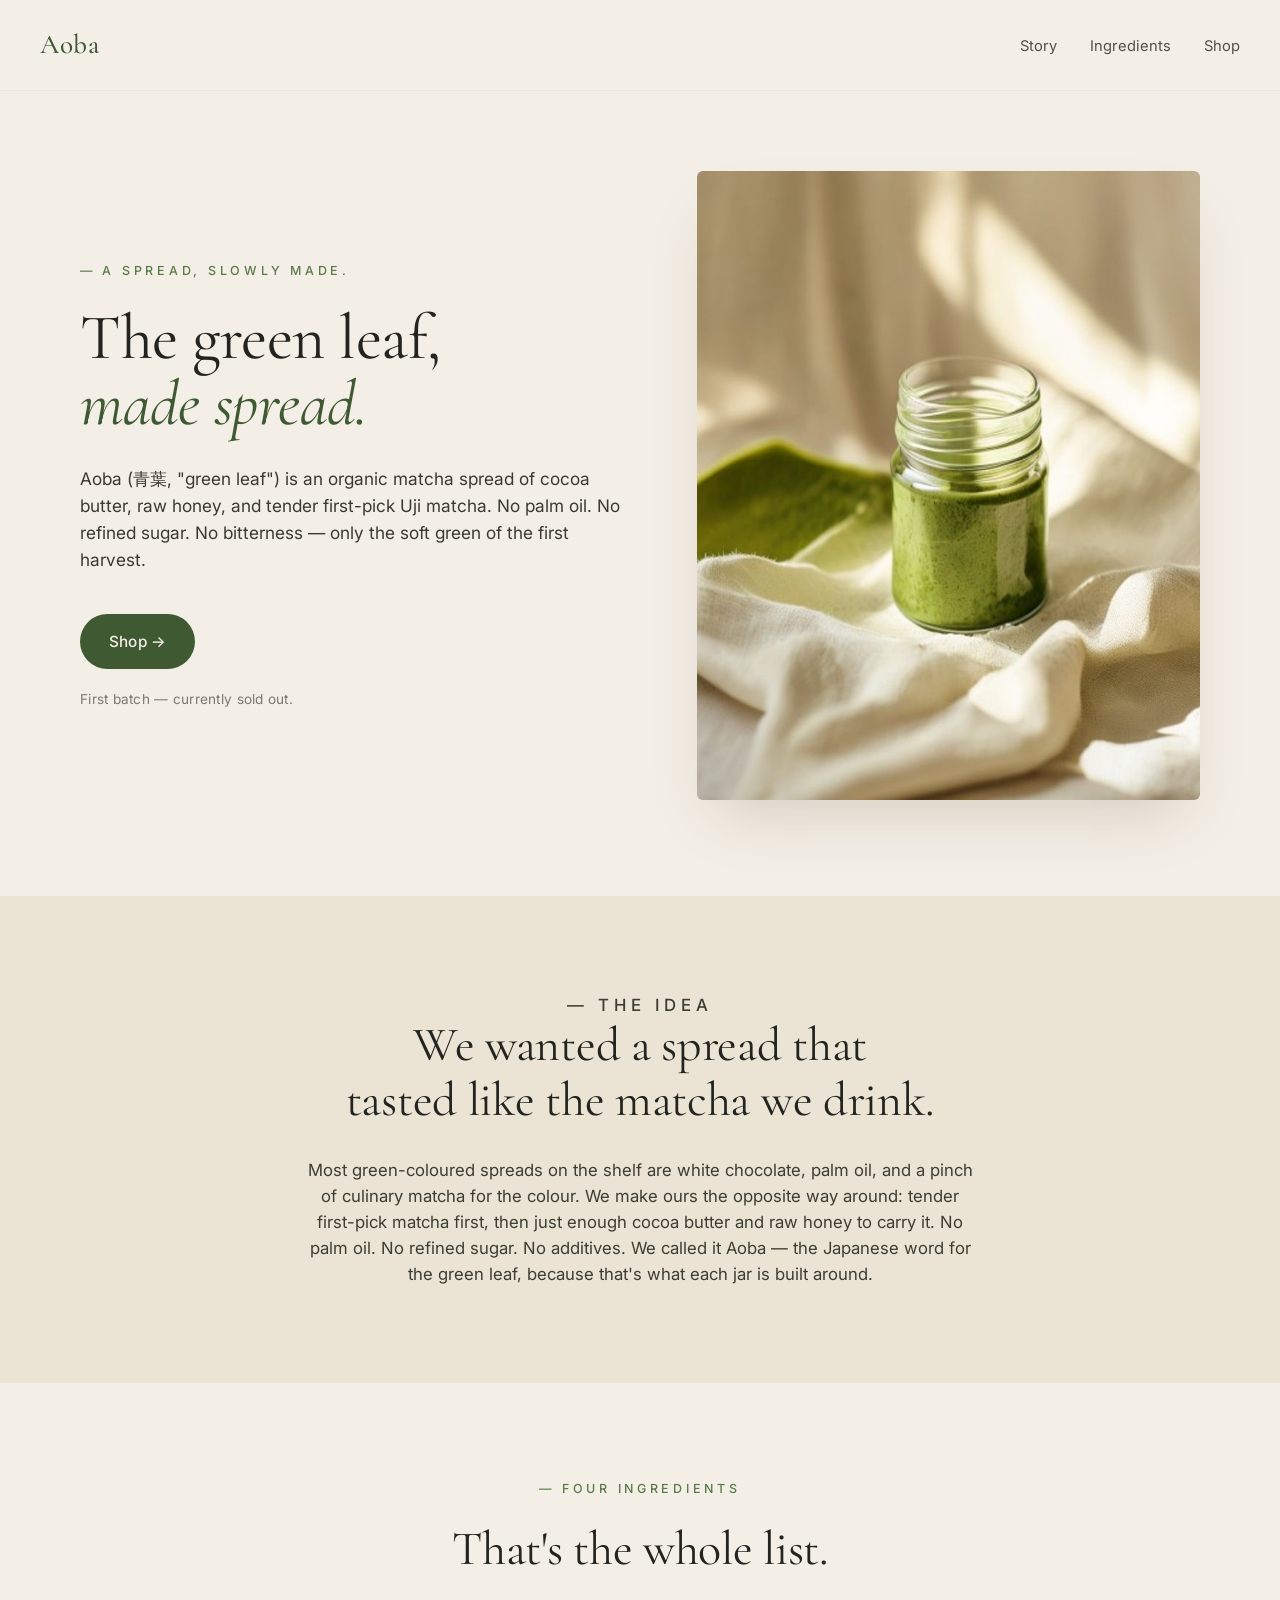
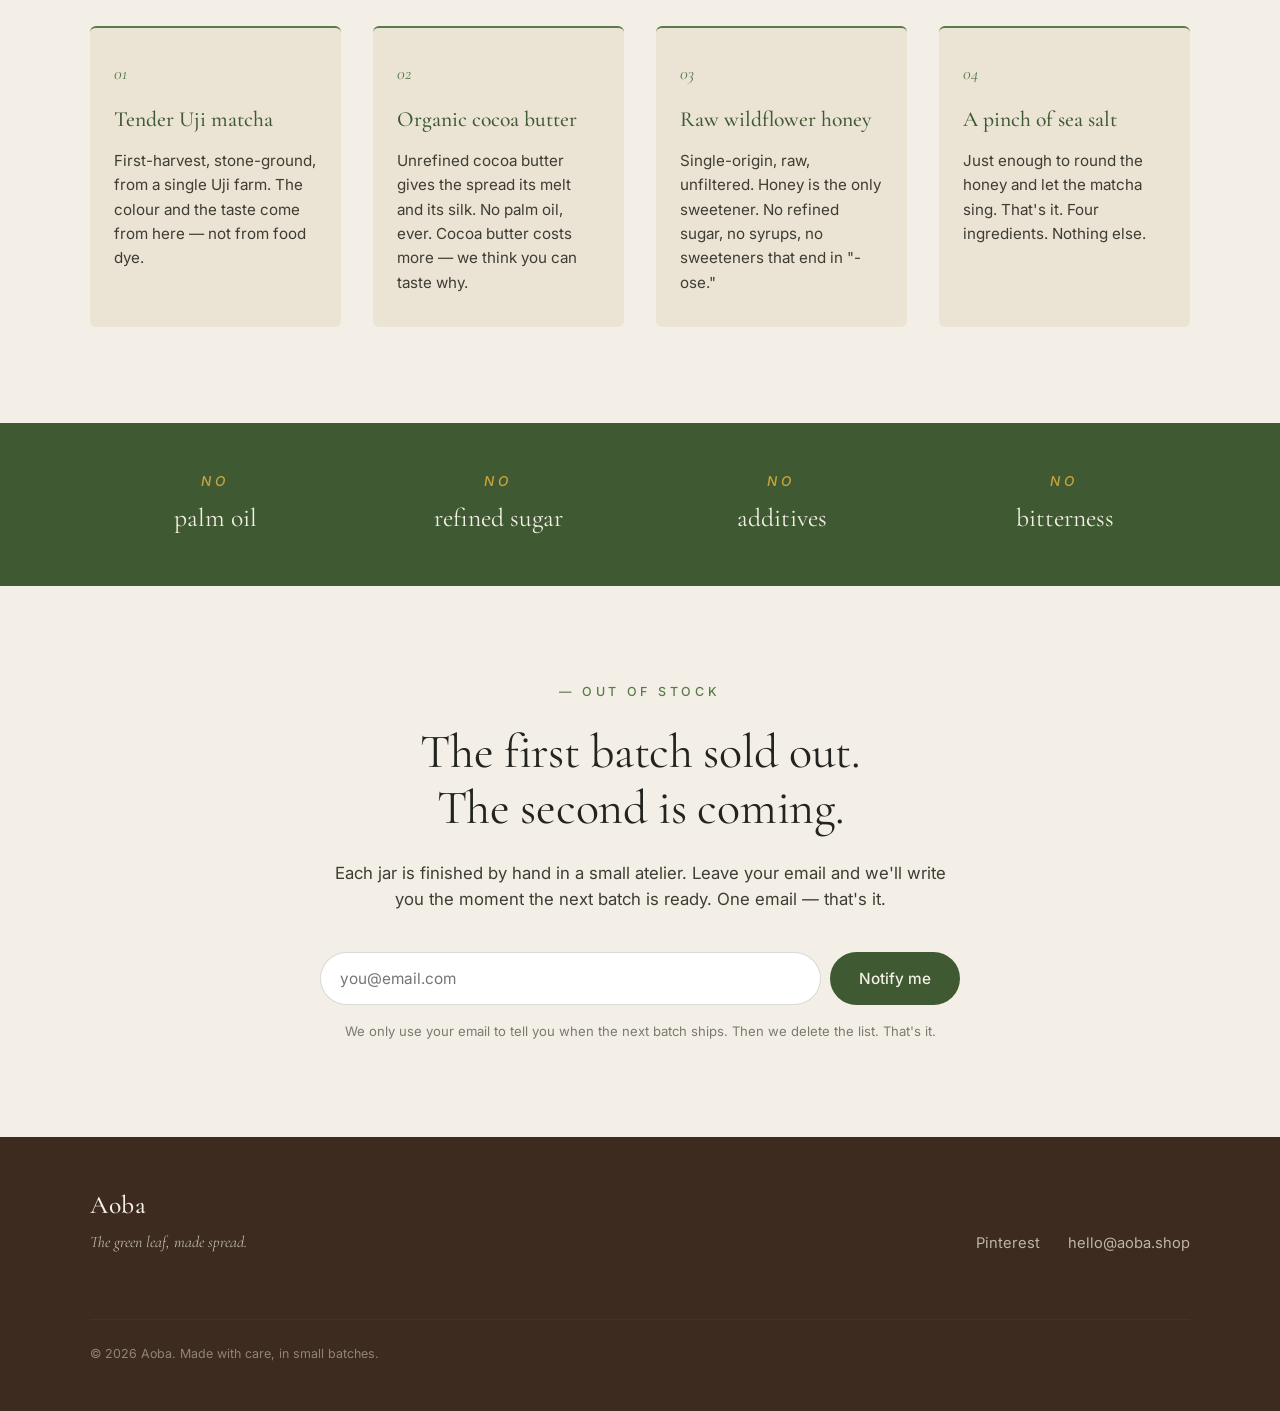
==== commit c6678d4d: "Fix lingering bad copy in index.html + point schema.org sameAs to live Pinterest board (was pointing" ====
--- a/index.html
+++ b/index.html
@@ -15,6 +15,19 @@
 <link rel="stylesheet" href="https://fonts.googleapis.com/css2?family=Cormorant+Garamond:wght@300;400;500&family=Inter:wght@300;400;500;600&display=swap">
 <link rel="stylesheet" href="style.css">
 <link rel="icon" type="image/svg+xml" href="favicon.svg">
+<link rel="canonical" href="https://www.cochoy.fr/aoba/">
+<script type="application/ld+json">
+{
+  "@context": "https://schema.org/",
+  "@type": "Organization",
+  "name": "Aoba",
+  "alternateName": "Aoba — the green leaf, made spread",
+  "url": "https://www.cochoy.fr/aoba/",
+  "logo": "https://www.cochoy.fr/aoba/img/profile.jpg",
+  "sameAs": ["https://www.pinterest.com/jeremycochoyaoba/aoba-matcha-spread/"],
+  "description": "Aoba is an organic matcha spread of cocoa butter, raw wildflower honey, tender first-pick Uji matcha, and a pinch of sea salt. No palm oil, no refined sugar, no additives."
+}
+</script>
 </head>
 <body>
 
@@ -90,7 +103,7 @@
   <div class="notify-inner">
     <p class="eyebrow centered">— Out of stock</p>
     <h2>The first batch sold out.<br>The second is coming.</h2>
-    <p class="notify-lede">We're keeping the first runs small on purpose — each jar is finished by hand in a small atelier. Leave your email and we'll write you the moment the next batch is ready. One email. No newsletter spam.</p>
+    <p class="notify-lede">Each jar is finished by hand in a small atelier. Leave your email and we'll write you the moment the next batch is ready. One email — that's it.</p>
 
     <form id="notify-form" action="https://formsubmit.co/07ecd00f53dd1c98a5a12493fbe01c0a" method="POST" class="notify-form">
       <input type="hidden" name="_subject" value="Aoba — new stock notification signup">
@@ -113,7 +126,7 @@
       <p class="tag">The green leaf, made spread.</p>
     </div>
     <div class="links">
-      <a href="https://instagram.com/aoba.spread" rel="noopener" target="_blank">Instagram</a>
+      <a href="https://www.pinterest.com/jeremycochoyaoba/aoba-matcha-spread/" rel="noopener" target="_blank">Pinterest</a>
       <a href="mailto:hello@aoba.shop">hello@aoba.shop</a>
     </div>
     <p class="copy">© 2026 Aoba. Made with care, in small batches.</p>
--- a/style.css
+++ b/style.css
@@ -161,3 +161,21 @@
   .size-price{margin-top:0}
   .modal-card{padding:2.2rem 1.5rem}
 }
+
+/* Share buttons on thanks page */
+.share-btn{
+  display:inline-block;
+  background:var(--cream-deep);
+  color:var(--green-deep);
+  border:1px solid var(--green);
+  padding:.55rem 1rem;
+  border-radius:999px;
+  font-size:.85rem;
+  font-weight:500;
+  text-decoration:none;
+  transition:all .15s;
+}
+.share-btn:hover{background:var(--green-deep);color:var(--cream)}
+
+.shop-share{margin-top:2rem;display:flex;gap:.5rem;flex-wrap:wrap;align-items:center}
+.shop-share .share-btn{font-size:.78rem;padding:.4rem .85rem}
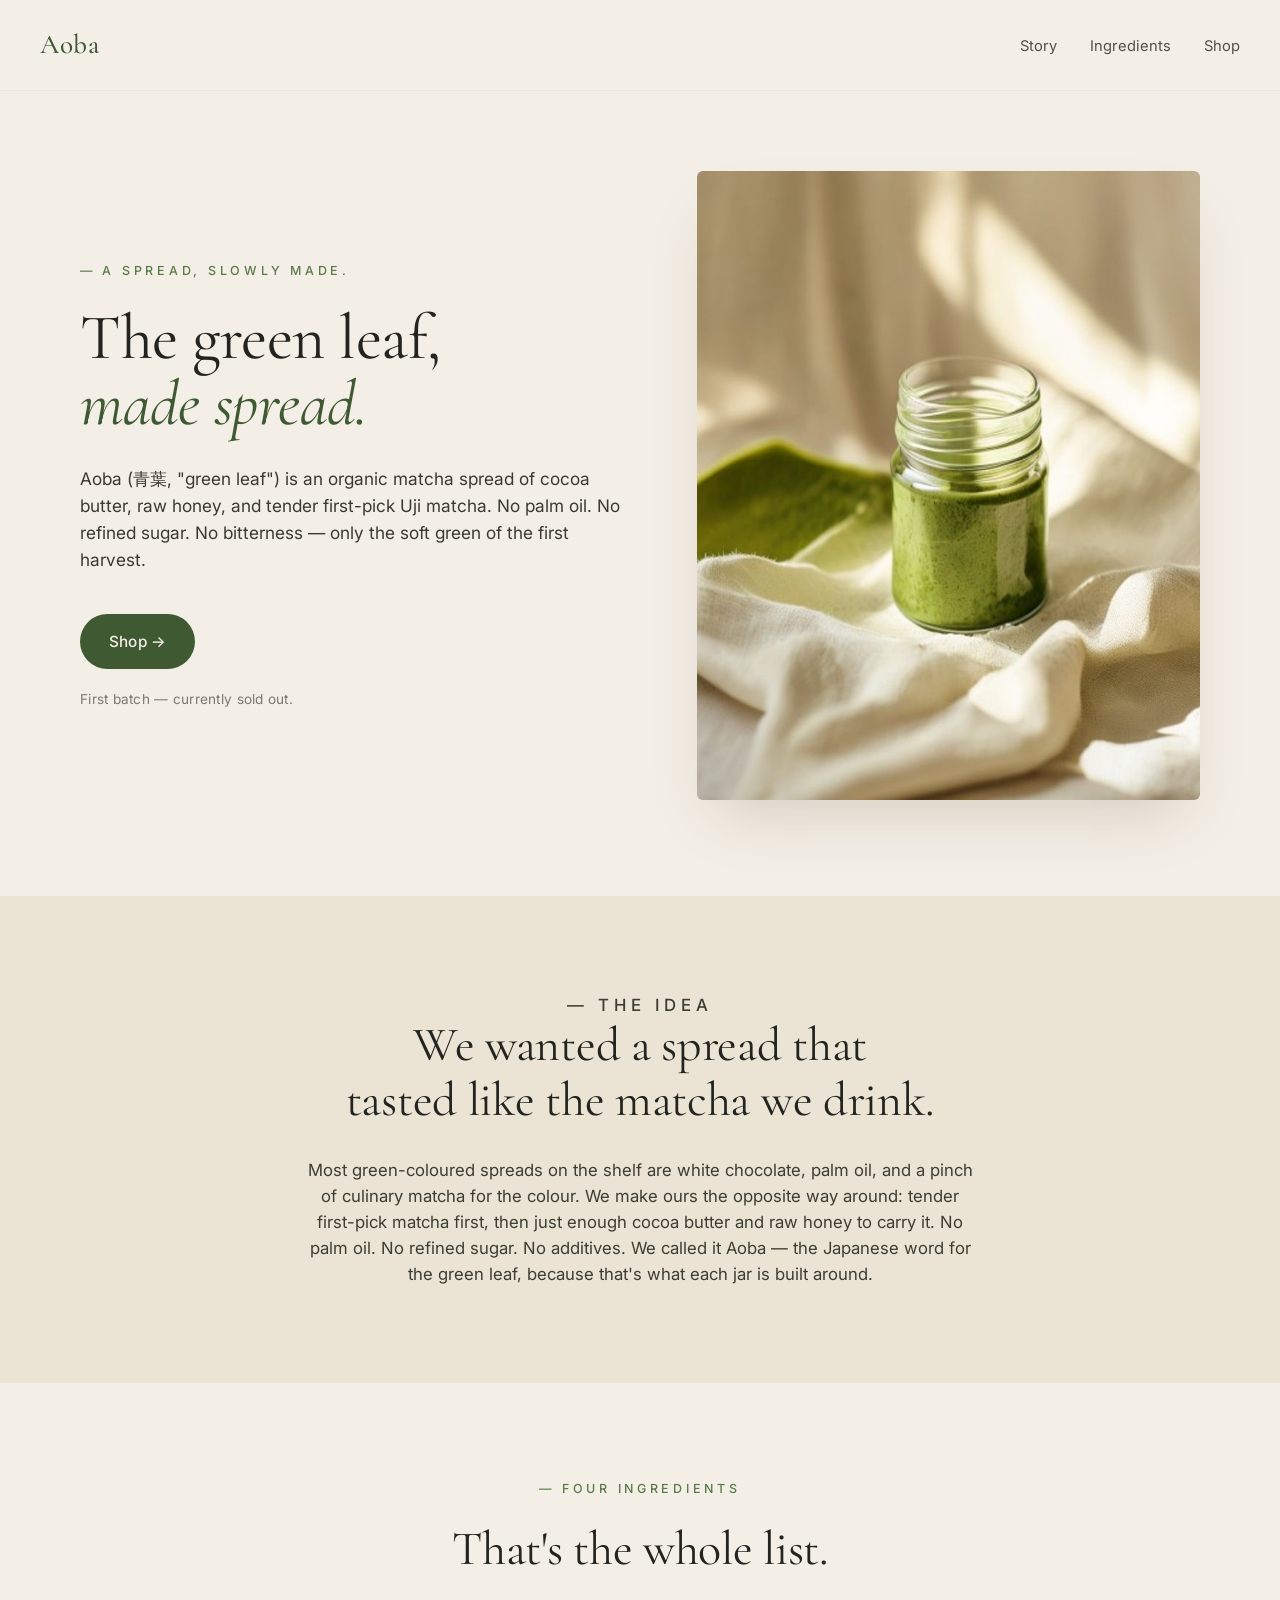
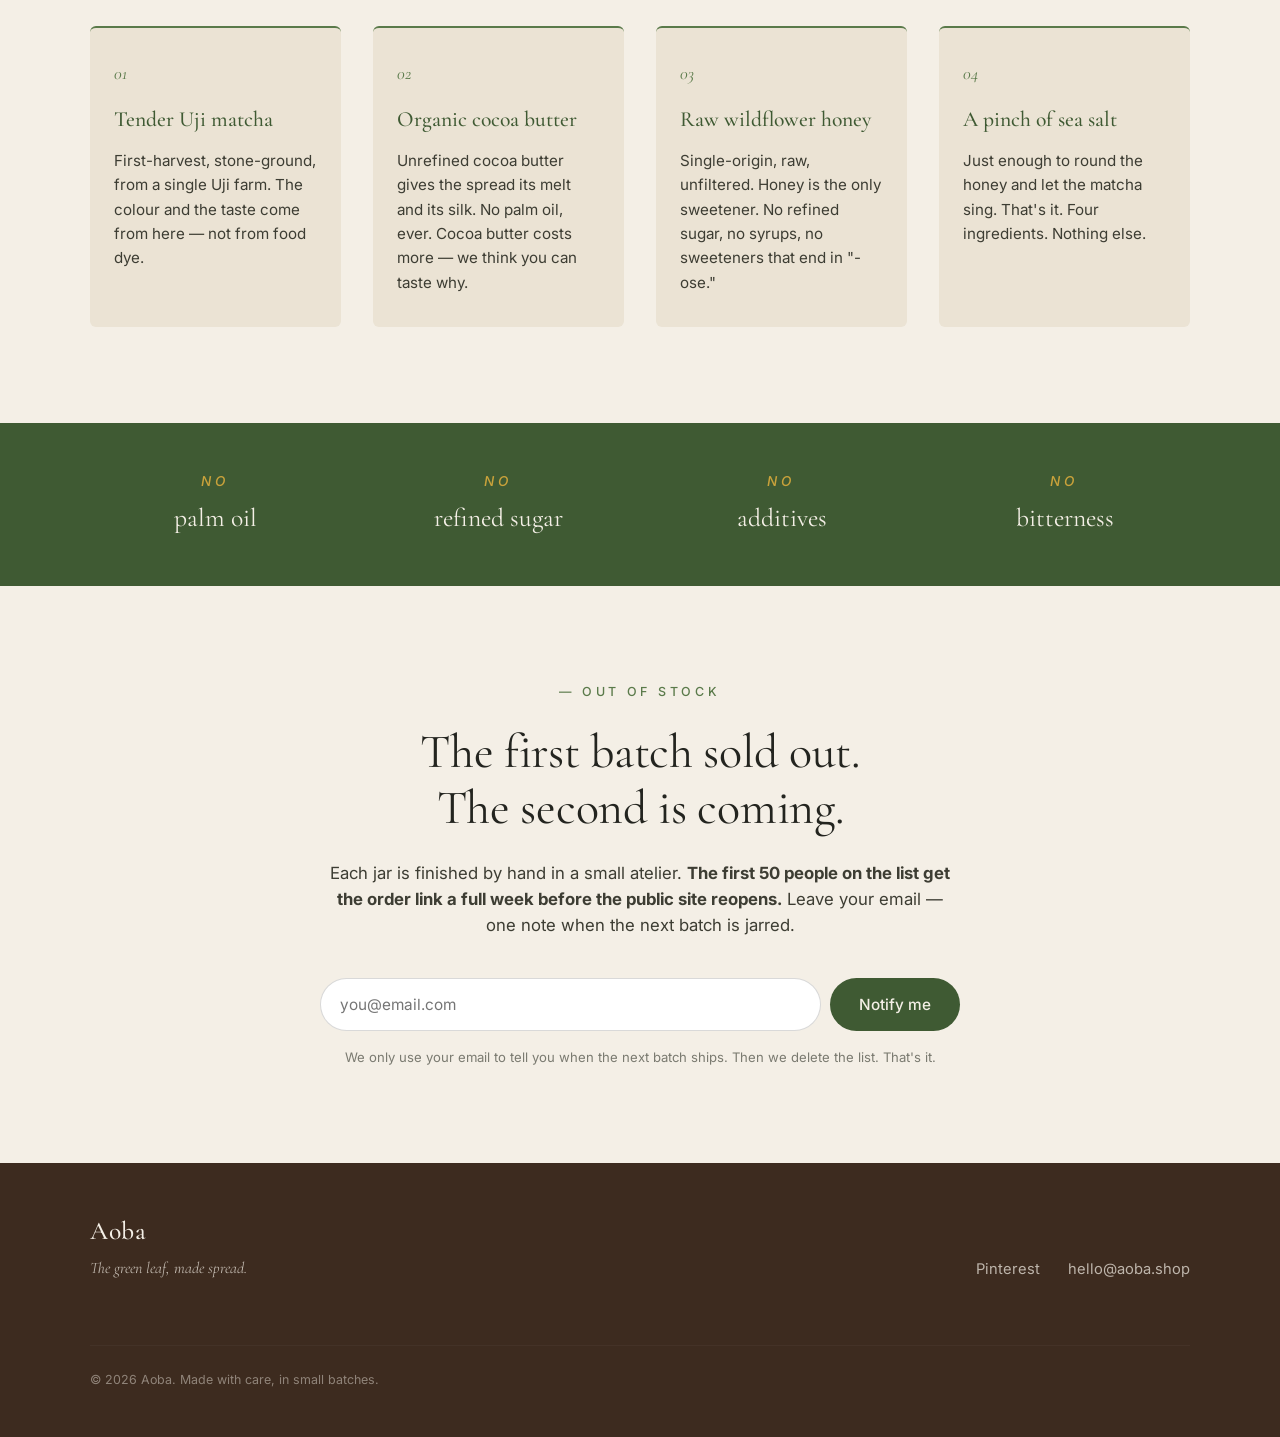
==== commit 605c9ce6: "Conversion lift + 5 new pin angles (gift/paleo/anti-inflam/MD/xmas) - Add "first 50 ship first, full" ====
--- a/index.html
+++ b/index.html
@@ -103,7 +103,7 @@
   <div class="notify-inner">
     <p class="eyebrow centered">— Out of stock</p>
     <h2>The first batch sold out.<br>The second is coming.</h2>
-    <p class="notify-lede">Each jar is finished by hand in a small atelier. Leave your email and we'll write you the moment the next batch is ready. One email — that's it.</p>
+    <p class="notify-lede">Each jar is finished by hand in a small atelier. <strong>The first 50 people on the list get the order link a full week before the public site reopens.</strong> Leave your email — one note when the next batch is jarred.</p>
 
     <form id="notify-form" action="https://formsubmit.co/07ecd00f53dd1c98a5a12493fbe01c0a" method="POST" class="notify-form">
       <input type="hidden" name="_subject" value="Aoba — new stock notification signup">
